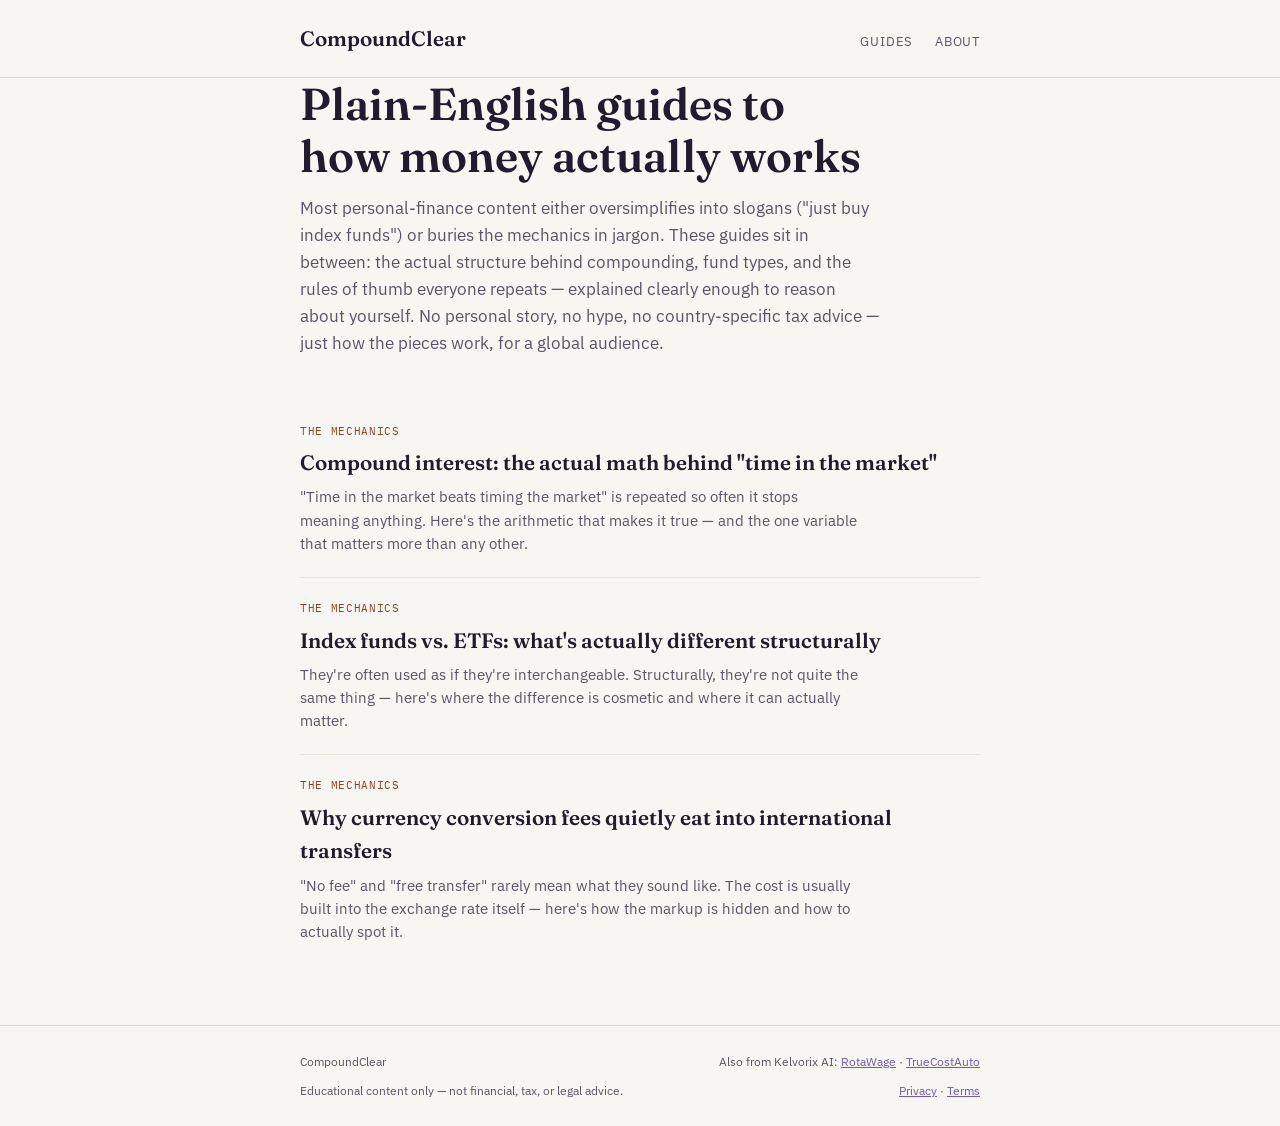
==== index.html @ b17f6b40 "Update index.html" ====
<!doctype html>
<html lang="en">
<head>
<!-- Auto Ads placeholder — replace ca-pub-0000000000000000 with the real AdSense publisher ID once the account exists -->
<script async src="https://pagead2.googlesyndication.com/pagead/js/adsbygoogle.js?client=ca-pub-6051499531677717" crossorigin="anonymous"></script>
<meta charset="utf-8">
<meta name="viewport" content="width=device-width, initial-scale=1">
<title>CompoundClear — plain-English guides to how money actually works</title>
<meta name="description" content="Plain-English explainers on compound interest, index funds vs ETFs, currency fees, and the math behind common money rules — no hype, no jargon, just the mechanics.">
<link rel="canonical" href="https://kelvorixai.github.io/compound-clear/">
<meta property="og:title" content="CompoundClear — plain-English guides to how money actually works">
<meta property="og:description" content="Plain-English explainers on compound interest, index funds vs ETFs, currency fees, and the math behind common money rules.">
<meta property="og:type" content="website">
<meta property="og:url" content="https://kelvorixai.github.io/compound-clear/">
<link rel="preconnect" href="https://fonts.googleapis.com">
<link rel="preconnect" href="https://fonts.gstatic.com" crossorigin>
<link href="https://fonts.googleapis.com/css2?family=Fraunces:opsz,wght@9..144,500;9..144,600&family=IBM+Plex+Sans:wght@400;500;600&family=IBM+Plex+Mono:wght@400;500&display=swap" rel="stylesheet">
<link rel="stylesheet" href="style.css">
</head>
<body>

<header class="site">
  <div class="wrap">
    <a class="brand" href="index.html">CompoundClear</a>
    <nav class="site">
      <a href="index.html">Guides</a>
      <a href="about.html">About</a>
    </nav>
  </div>
</header>

<main class="wrap">
  <div class="hero">
    <h1>Plain-English guides to how money actually works</h1>
    <p>Most personal-finance content either oversimplifies into slogans ("just buy index funds") or buries the mechanics in jargon. These guides sit in between: the actual structure behind compounding, fund types, and the rules of thumb everyone repeats — explained clearly enough to reason about yourself. No personal story, no hype, no country-specific tax advice — just how the pieces work, for a global audience.</p>
  </div>

  <div class="post-list">

    <div class="post-card">
      <span class="tag">The Mechanics</span>
      <a class="title" href="articles/compound-interest-time-in-the-market.html">Compound interest: the actual math behind "time in the market"</a>
      <p>"Time in the market beats timing the market" is repeated so often it stops meaning anything. Here's the arithmetic that makes it true — and the one variable that matters more than any other.</p>
    </div>

    <div class="post-card">
      <span class="tag">The Mechanics</span>
      <a class="title" href="articles/index-funds-vs-etfs-explained.html">Index funds vs. ETFs: what's actually different structurally</a>
      <p>They're often used as if they're interchangeable. Structurally, they're not quite the same thing — here's where the difference is cosmetic and where it can actually matter.</p>
    </div>

    <div class="post-card">
      <span class="tag">The Mechanics</span>
      <a class="title" href="articles/currency-conversion-fees-hidden-markup.html">Why currency conversion fees quietly eat into international transfers</a>
      <p>"No fee" and "free transfer" rarely mean what they sound like. The cost is usually built into the exchange rate itself — here's how the markup is hidden and how to actually spot it.</p>
    </div>

  </div>
</main>

<footer class="site">
  <div class="wrap">
    <span>CompoundClear</span>
    <span>Also from Kelvorix AI: <a href="https://kelvorixai.github.io/">RotaWage</a> · <a href="https://kelvorixai.github.io/truecostauto/">TrueCostAuto</a></span>
    <span>Educational content only — not financial, tax, or legal advice.</span>
    <span><a href="privacy.html">Privacy</a> · <a href="terms.html">Terms</a></span>
  </div>
</footer>

</body>
</html>
---- style.css ----
:root{
  --ink:#211b2e;
  --ink-soft:#5b5468;
  --paper:#f8f6f2;
  --paper-raised:#efe9e0;
  --brass:#b5542f;
  --brass-strong:#943f1f;
  --teal:#5b3fa0;
  --teal-soft:#7358b8;
  --line:#ddd6cb;
  --line-soft:#eae4d9;
}
@media (prefers-color-scheme: dark){
  :root{
    --ink:#efeaf5;
    --ink-soft:#b4acc4;
    --paper:#171320;
    --paper-raised:#221c2e;
    --brass:#e08a5c;
    --brass-strong:#f0a378;
    --teal:#a58ee0;
    --teal-soft:#8f75d0;
    --line:#332b42;
    --line-soft:#251f30;
  }
}
*{box-sizing:border-box;}
html{ text-size-adjust:100%; }
body{
  margin:0;
  background:var(--paper);
  color:var(--ink);
  font-family:"IBM Plex Sans", ui-sans-serif, system-ui, sans-serif;
  line-height:1.6;
}
a{ color:var(--teal-soft); }
h1,h2,h3{ font-family:"Fraunces", Georgia, serif; font-weight:600; text-wrap:balance; line-height:1.15; }
.wrap{ max-width:720px; margin:0 auto; padding:0 20px; }

header.site{ border-bottom:1px solid var(--line); padding-block:22px; }
header.site .wrap{ display:flex; align-items:baseline; justify-content:space-between; flex-wrap:wrap; gap:10px; }
.brand{ font-family:"Fraunces", serif; font-weight:600; font-size:1.3rem; text-decoration:none; color:var(--ink); }
nav.site a{ font-size:13px; text-transform:uppercase; letter-spacing:.06em; color:var(--ink-soft); text-decoration:none; margin-left:18px; }
nav.site a:hover{ color:var(--teal-soft); }

main{ padding-block:48px; }

.hero h1{ font-size:clamp(2rem,5vw,2.8rem); margin:0 0 14px; }
.hero p{ color:var(--ink-soft); max-width:58ch; font-size:1.05rem; margin:0; }

.post-list{ margin-top:44px; display:flex; flex-direction:column; }
.post-card{ padding-block:22px; border-top:1px solid var(--line-soft); display:flex; flex-direction:column; gap:6px; }
.post-card:first-child{ border-top:none; }
.post-card .tag{ font-family:"IBM Plex Mono", monospace; font-size:11px; text-transform:uppercase; letter-spacing:.06em; color:var(--brass-strong); }
.post-card a.title{ font-family:"Fraunces", serif; font-size:1.3rem; font-weight:600; color:var(--ink); text-decoration:none; }
.post-card a.title:hover{ color:var(--teal-soft); }
.post-card p{ margin:0; color:var(--ink-soft); font-size:14.5px; max-width:62ch; }

article.post header.meta{ margin-bottom:8px; }
article.post .tag{ font-family:"IBM Plex Mono", monospace; font-size:11px; text-transform:uppercase; letter-spacing:.06em; color:var(--brass-strong); }
article.post h1{ font-size:clamp(1.8rem,4.5vw,2.5rem); margin:10px 0 8px; }
article.post .dek{ color:var(--ink-soft); font-size:1.05rem; max-width:60ch; margin:0 0 34px; }
article.post .content{ max-width:68ch; font-size:16px; }
article.post .content h2{ font-size:1.3rem; margin:36px 0 12px; }
article.post .content p{ margin:0 0 18px; }
article.post .content ul,article.post .content ol{ margin:0 0 18px; padding-left:22px; }
article.post .content li{ margin-bottom:8px; }
article.post .content table{ width:100%; border-collapse:collapse; margin:0 0 24px; font-size:14.5px; }
article.post .content th{ text-align:left; font-size:11px; text-transform:uppercase; letter-spacing:.05em; color:var(--ink-soft); font-weight:500; padding:0 12px 8px 0; border-bottom:1px solid var(--line); }
article.post .content td{ padding:10px 12px 10px 0; border-bottom:1px solid var(--line-soft); vertical-align:top; }

.disclaimer{ margin-top:40px; padding:16px 18px; background:var(--paper-raised); border-left:3px solid var(--brass); font-size:13px; color:var(--ink-soft); }

footer.site{ border-top:1px solid var(--line); margin-top:60px; padding-block:26px; }
footer.site .wrap{ display:flex; justify-content:space-between; flex-wrap:wrap; gap:10px; font-size:12px; color:var(--ink-soft); }

@media (max-width:480px){
  nav.site a{ margin-left:12px; }
}
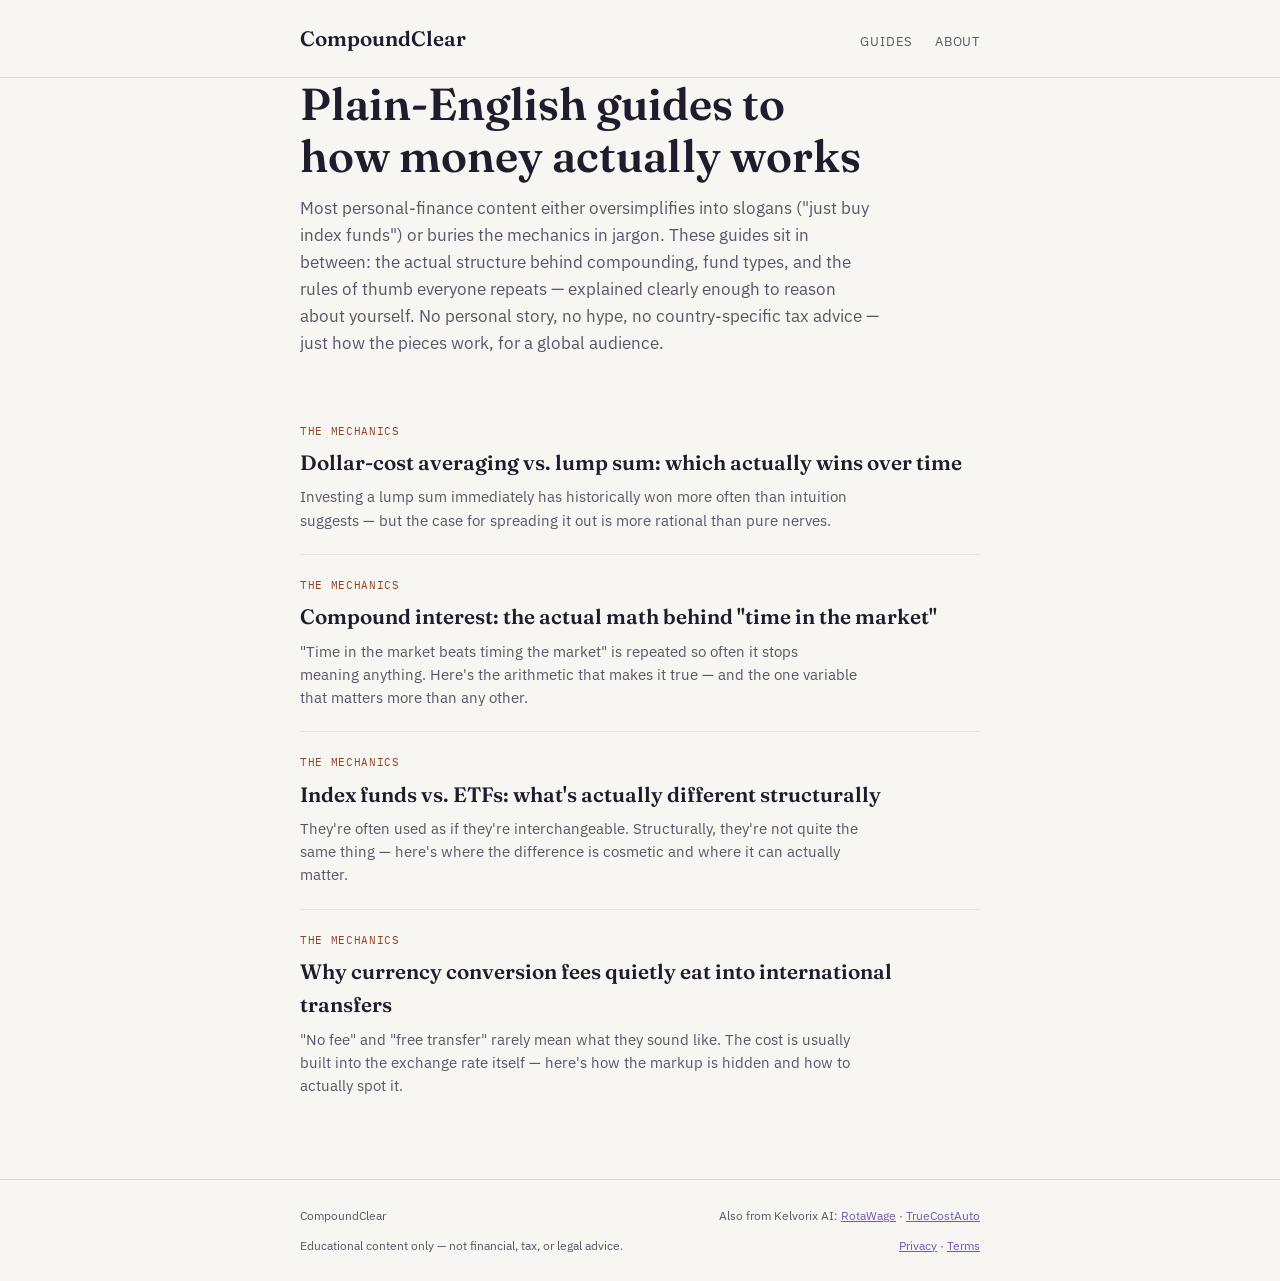
==== commit 51257973: "Update index.html" ====
--- a/index.html
+++ b/index.html
@@ -1,7 +1,6 @@
 <!doctype html>
 <html lang="en">
 <head>
-<!-- Auto Ads placeholder — replace ca-pub-0000000000000000 with the real AdSense publisher ID once the account exists -->
 <script async src="https://pagead2.googlesyndication.com/pagead/js/adsbygoogle.js?client=ca-pub-6051499531677717" crossorigin="anonymous"></script>
 <meta charset="utf-8">
 <meta name="viewport" content="width=device-width, initial-scale=1">
@@ -39,6 +38,12 @@
 
     <div class="post-card">
       <span class="tag">The Mechanics</span>
+      <a class="title" href="articles/dollar-cost-averaging-vs-lump-sum.html">Dollar-cost averaging vs. lump sum: which actually wins over time</a>
+      <p>Investing a lump sum immediately has historically won more often than intuition suggests — but the case for spreading it out is more rational than pure nerves.</p>
+    </div>
+
+    <div class="post-card">
+      <span class="tag">The Mechanics</span>
       <a class="title" href="articles/compound-interest-time-in-the-market.html">Compound interest: the actual math behind "time in the market"</a>
       <p>"Time in the market beats timing the market" is repeated so often it stops meaning anything. Here's the arithmetic that makes it true — and the one variable that matters more than any other.</p>
     </div>
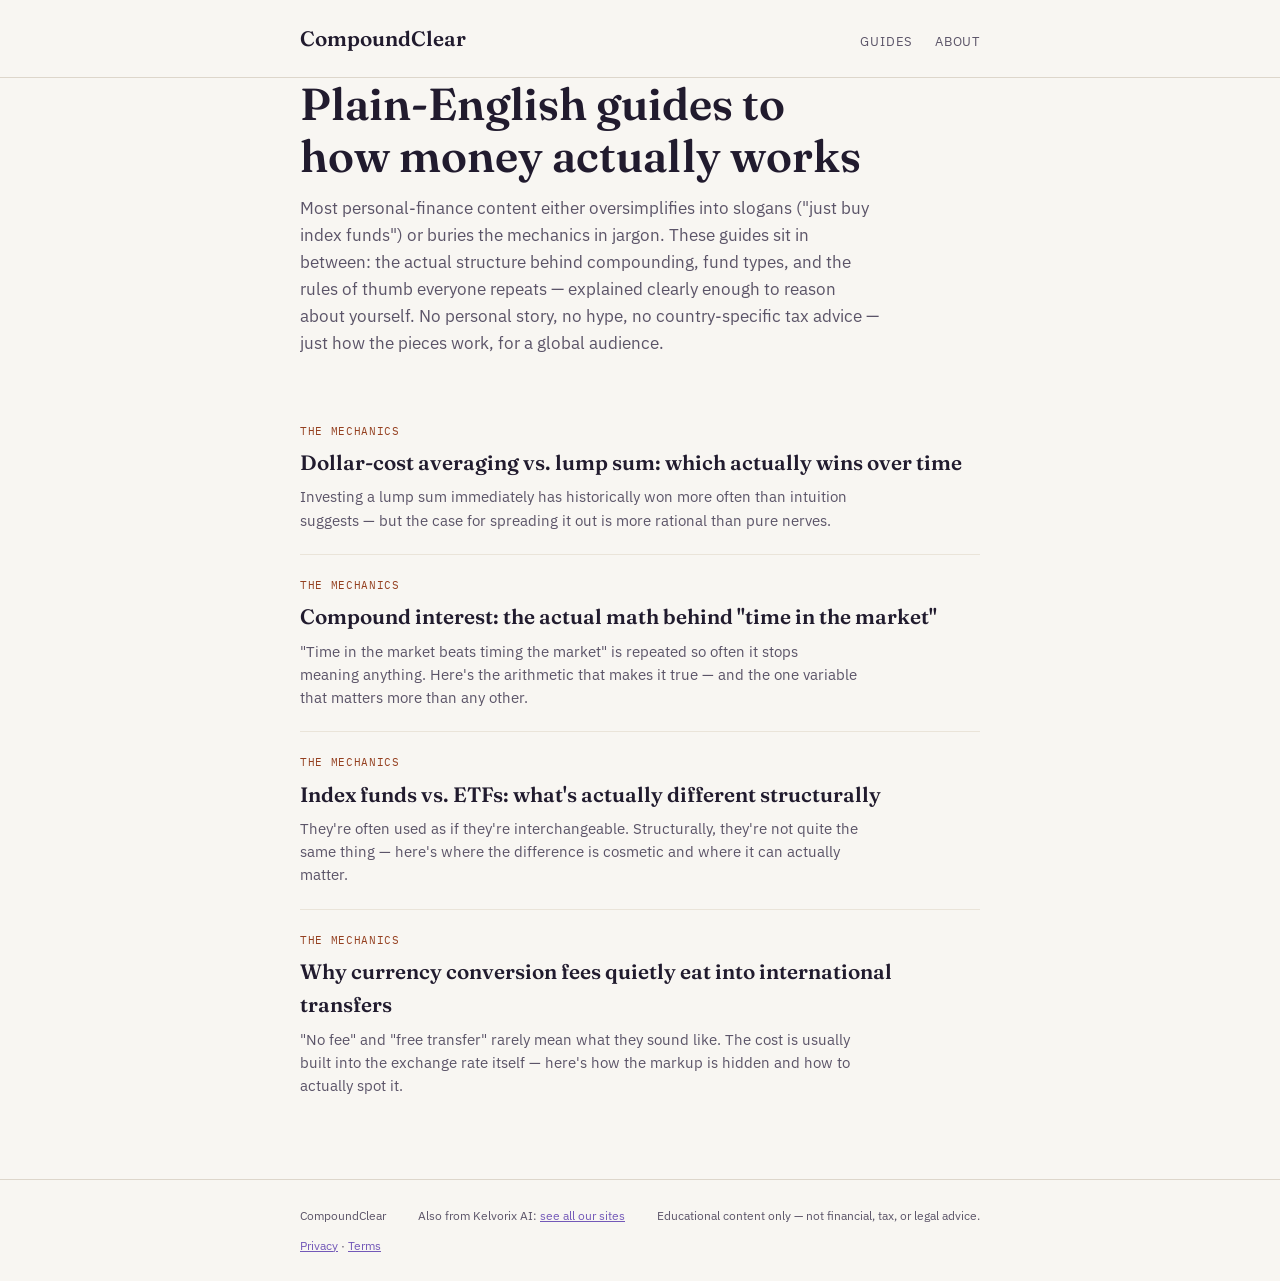
==== commit 8d739175: "Update index.html" ====
--- a/index.html
+++ b/index.html
@@ -66,7 +66,7 @@
 <footer class="site">
   <div class="wrap">
     <span>CompoundClear</span>
-    <span>Also from Kelvorix AI: <a href="https://kelvorixai.github.io/">RotaWage</a> · <a href="https://kelvorixai.github.io/truecostauto/">TrueCostAuto</a></span>
+    <span>Also from Kelvorix AI: <a href="https://kelvorixai.github.io/">see all our sites</a></span>
     <span>Educational content only — not financial, tax, or legal advice.</span>
     <span><a href="privacy.html">Privacy</a> · <a href="terms.html">Terms</a></span>
   </div>
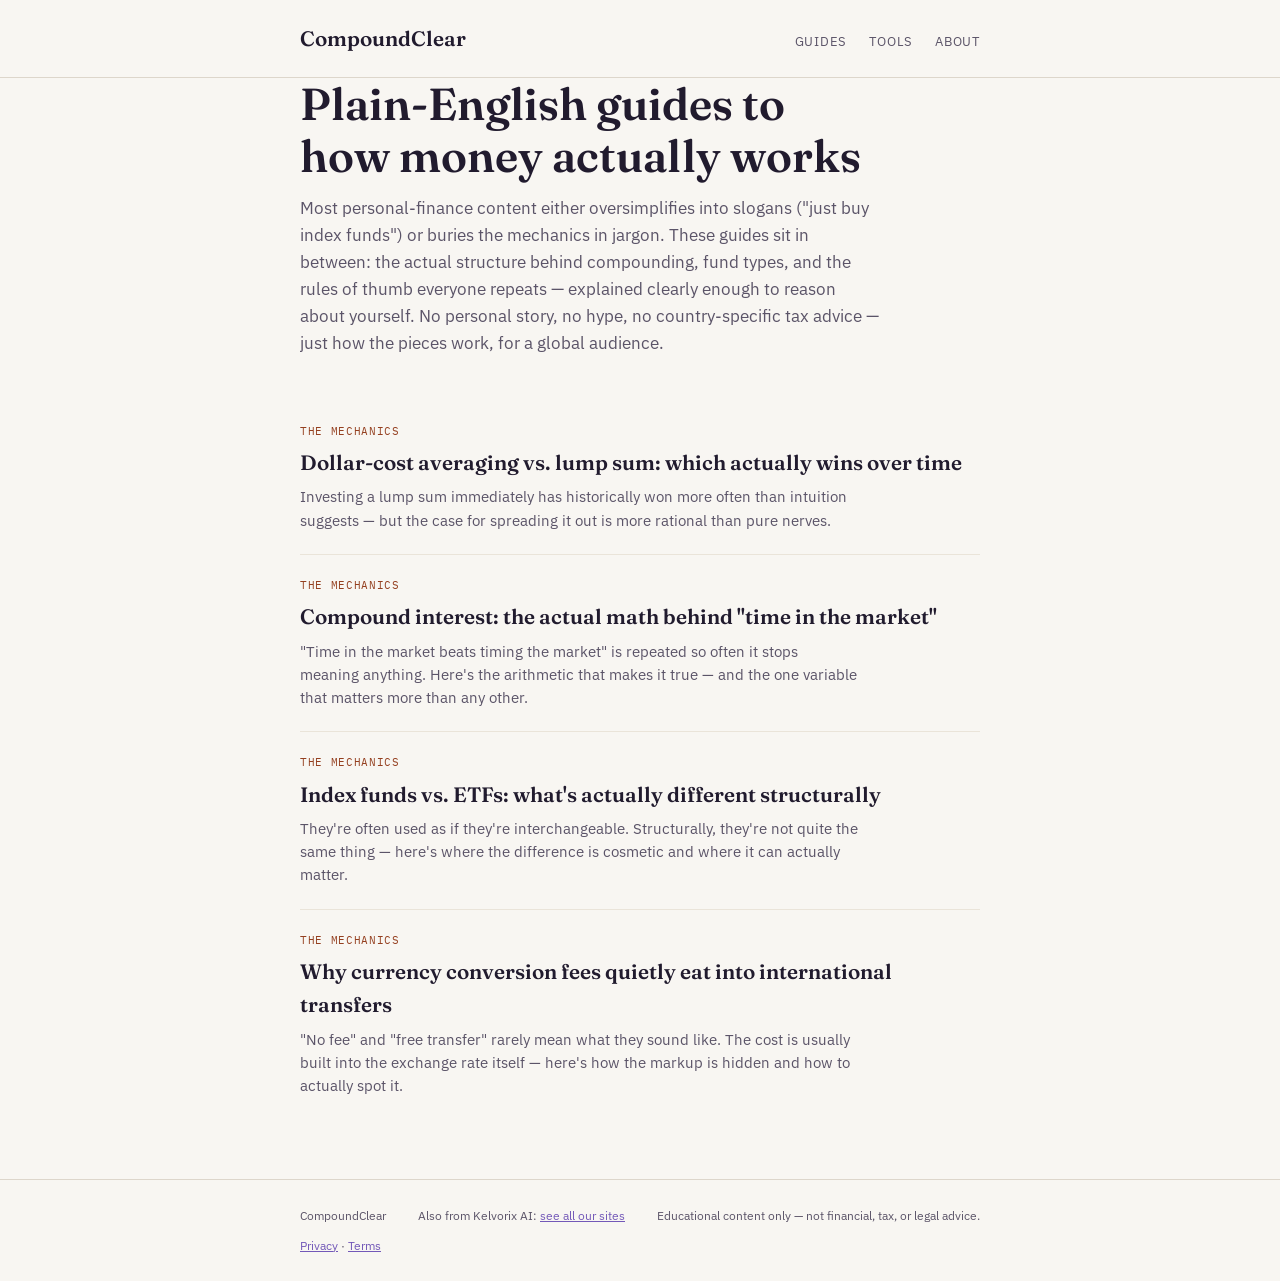
==== commit 296ad8b0: "Update index.html" ====
--- a/index.html
+++ b/index.html
@@ -23,6 +23,7 @@
     <a class="brand" href="index.html">CompoundClear</a>
     <nav class="site">
       <a href="index.html">Guides</a>
+      <a href="tools/index.html">Tools</a>
       <a href="about.html">About</a>
     </nav>
   </div>
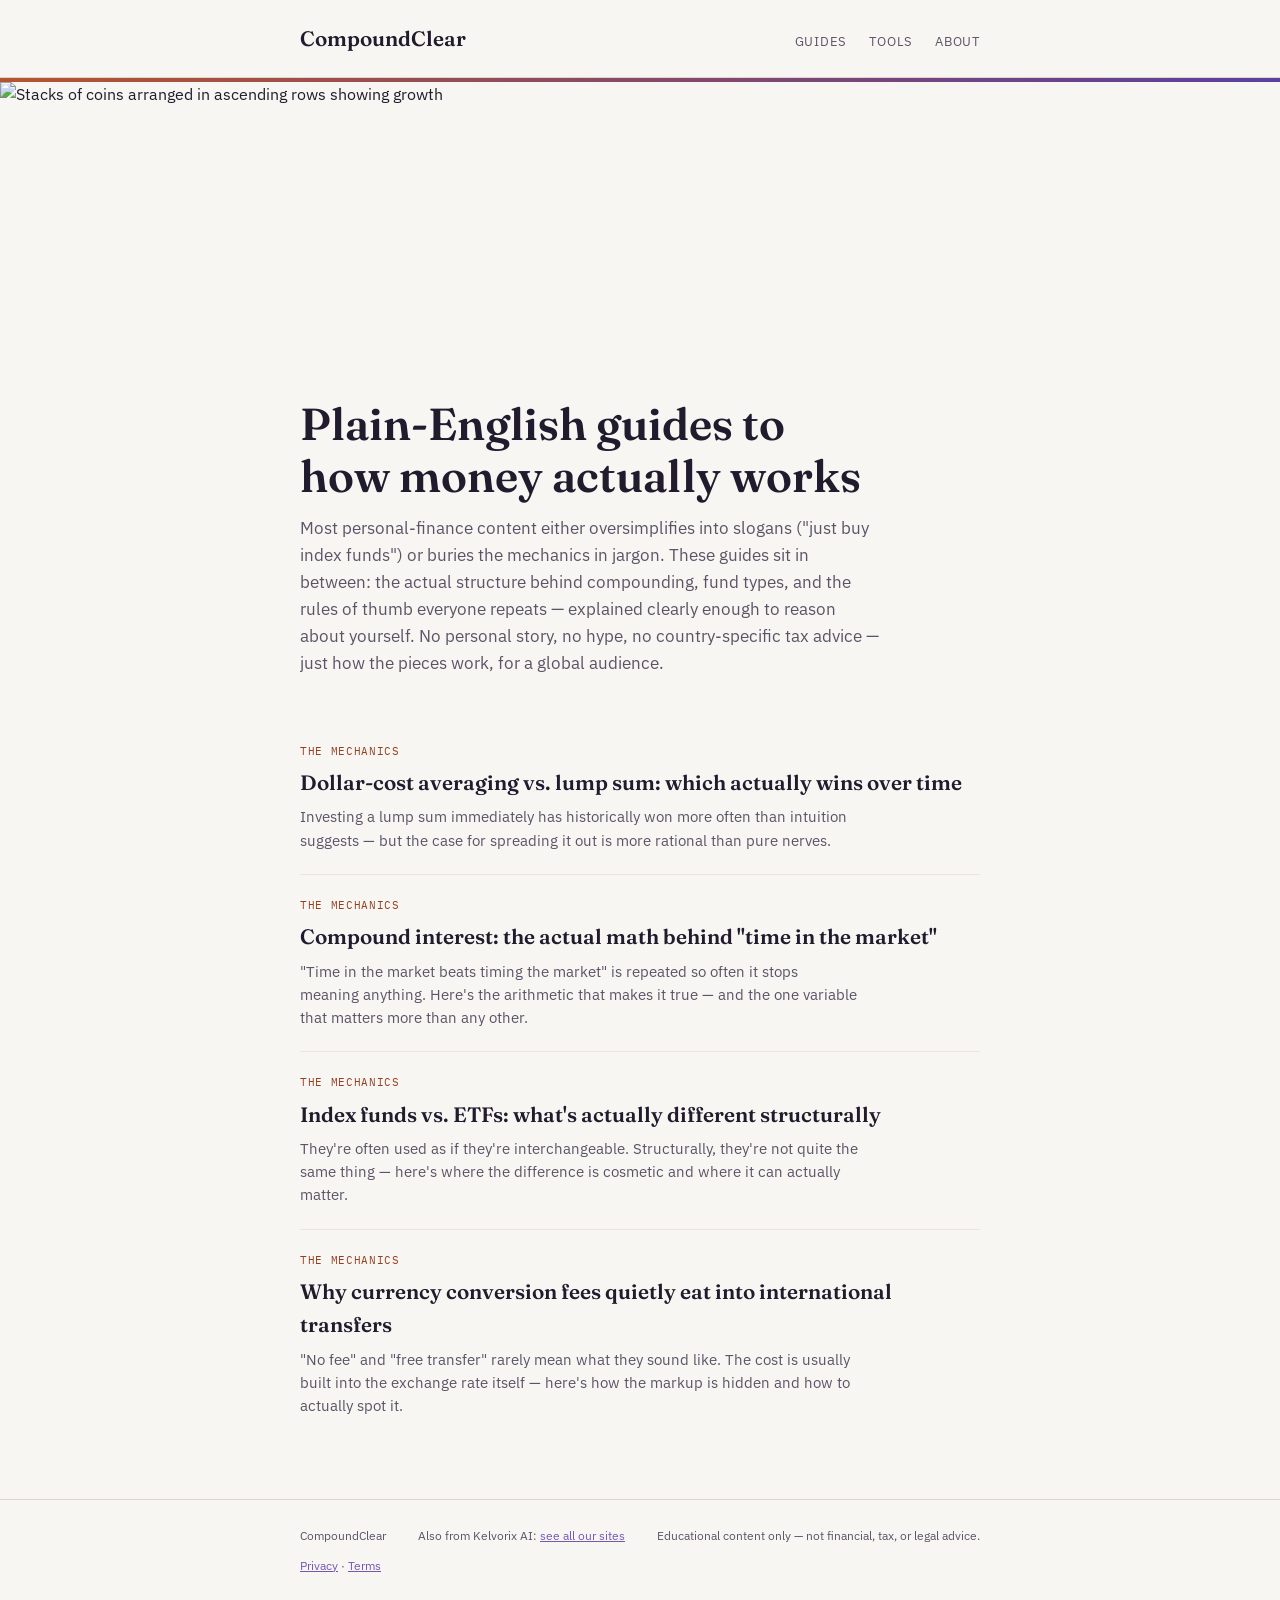
==== commit 23969725: "Add hero photo banner to homepage" ====
--- a/index.html
+++ b/index.html
@@ -15,6 +15,33 @@
 <link rel="preconnect" href="https://fonts.gstatic.com" crossorigin>
 <link href="https://fonts.googleapis.com/css2?family=Fraunces:opsz,wght@9..144,500;9..144,600&family=IBM+Plex+Sans:wght@400;500;600&family=IBM+Plex+Mono:wght@400;500&display=swap" rel="stylesheet">
 <link rel="stylesheet" href="style.css">
+<style>
+  .hero-photo{
+    position:relative;
+    width:100vw;
+    margin-left:calc(50% - 50vw);
+    height:320px;
+    overflow:hidden;
+  }
+  .hero-photo-bar{
+    height:4px;
+    background:linear-gradient(90deg, var(--brass), var(--teal));
+  }
+  .hero-photo img{
+    width:100%; height:100%;
+    object-fit:cover;
+    display:block;
+  }
+  .hero-photo::after{
+    content:"";
+    position:absolute; left:0; right:0; bottom:0; height:65%;
+    background:linear-gradient(to bottom, transparent, var(--paper));
+    pointer-events:none;
+  }
+  @media (max-width:600px){
+    .hero-photo{ height:200px; }
+  }
+</style>
 </head>
 <body>
 
@@ -28,6 +55,10 @@
     </nav>
   </div>
 </header>
+<div class="hero-photo">
+  <div class="hero-photo-bar"></div>
+  <img src="https://images.unsplash.com/photo-1633158829585-23ba8f7c8caf?auto=format&fit=crop&w=1600&q=70" alt="Stacks of coins arranged in ascending rows showing growth" loading="eager">
+</div>
 
 <main class="wrap">
   <div class="hero">
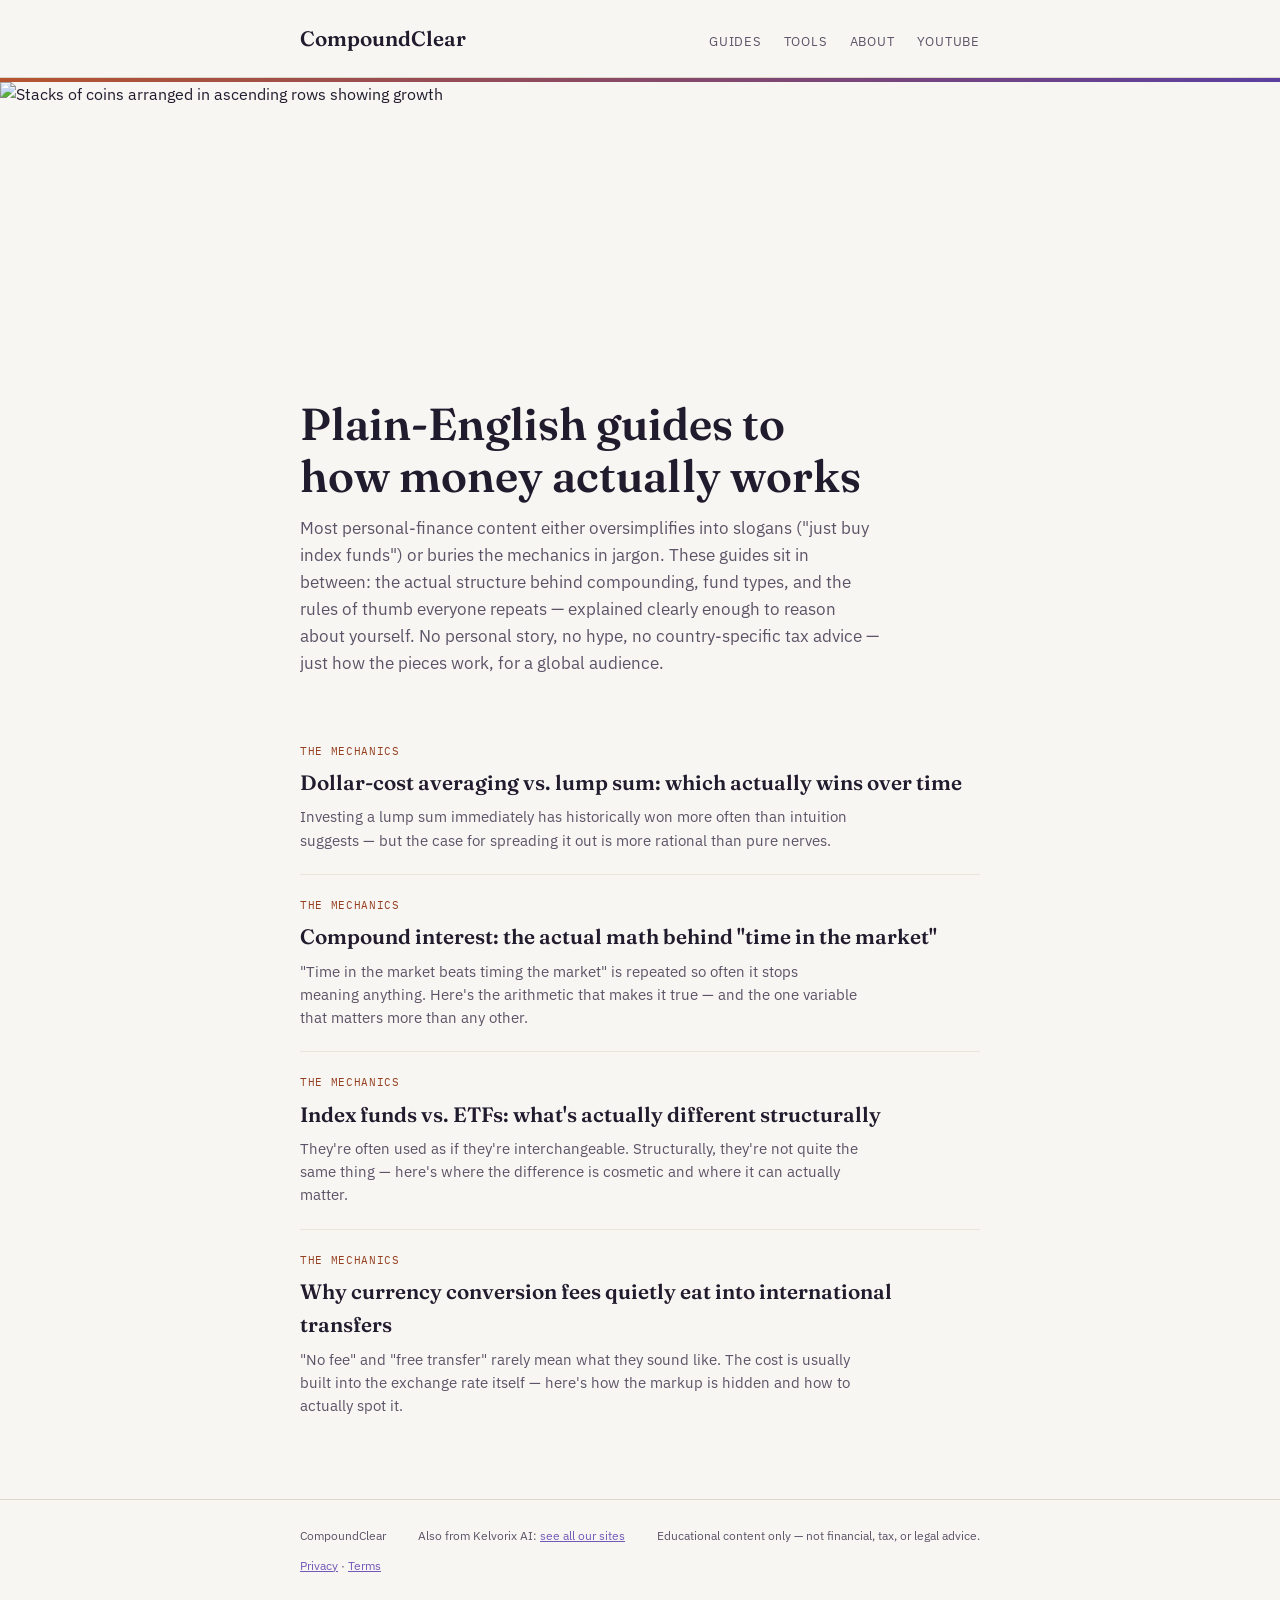
==== commit b60ca036: "Update index.html" ====
--- a/index.html
+++ b/index.html
@@ -52,6 +52,7 @@
       <a href="index.html">Guides</a>
       <a href="tools/index.html">Tools</a>
       <a href="about.html">About</a>
+      <a href="https://www.youtube.com/@CompoundClear" target="_blank" rel="noopener">YouTube</a>
     </nav>
   </div>
 </header>
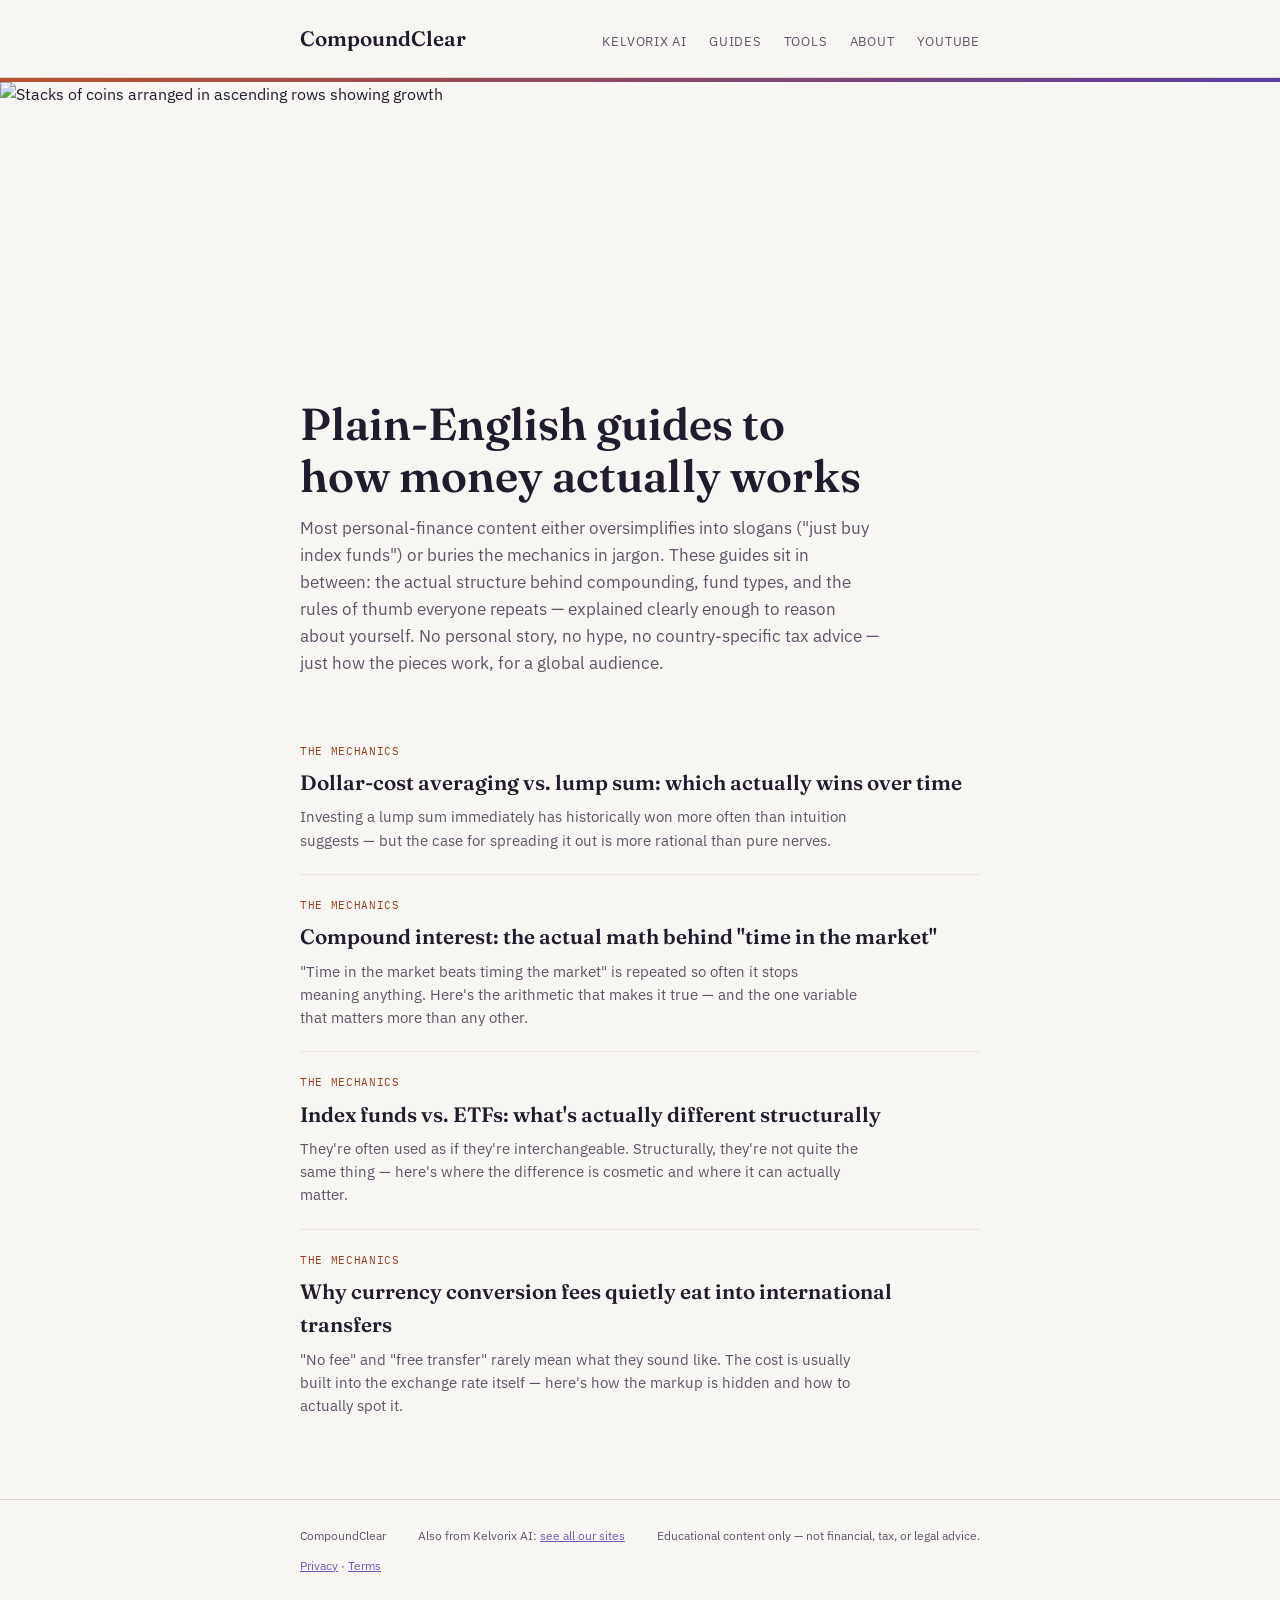
==== commit ecc6e10d: "Add Kelvorix AI nav link back to the hub on every page" ====
--- a/index.html
+++ b/index.html
@@ -49,6 +49,7 @@
   <div class="wrap">
     <a class="brand" href="index.html">CompoundClear</a>
     <nav class="site">
+      <a href="https://kelvorixai.github.io/">Kelvorix AI</a>
       <a href="index.html">Guides</a>
       <a href="tools/index.html">Tools</a>
       <a href="about.html">About</a>
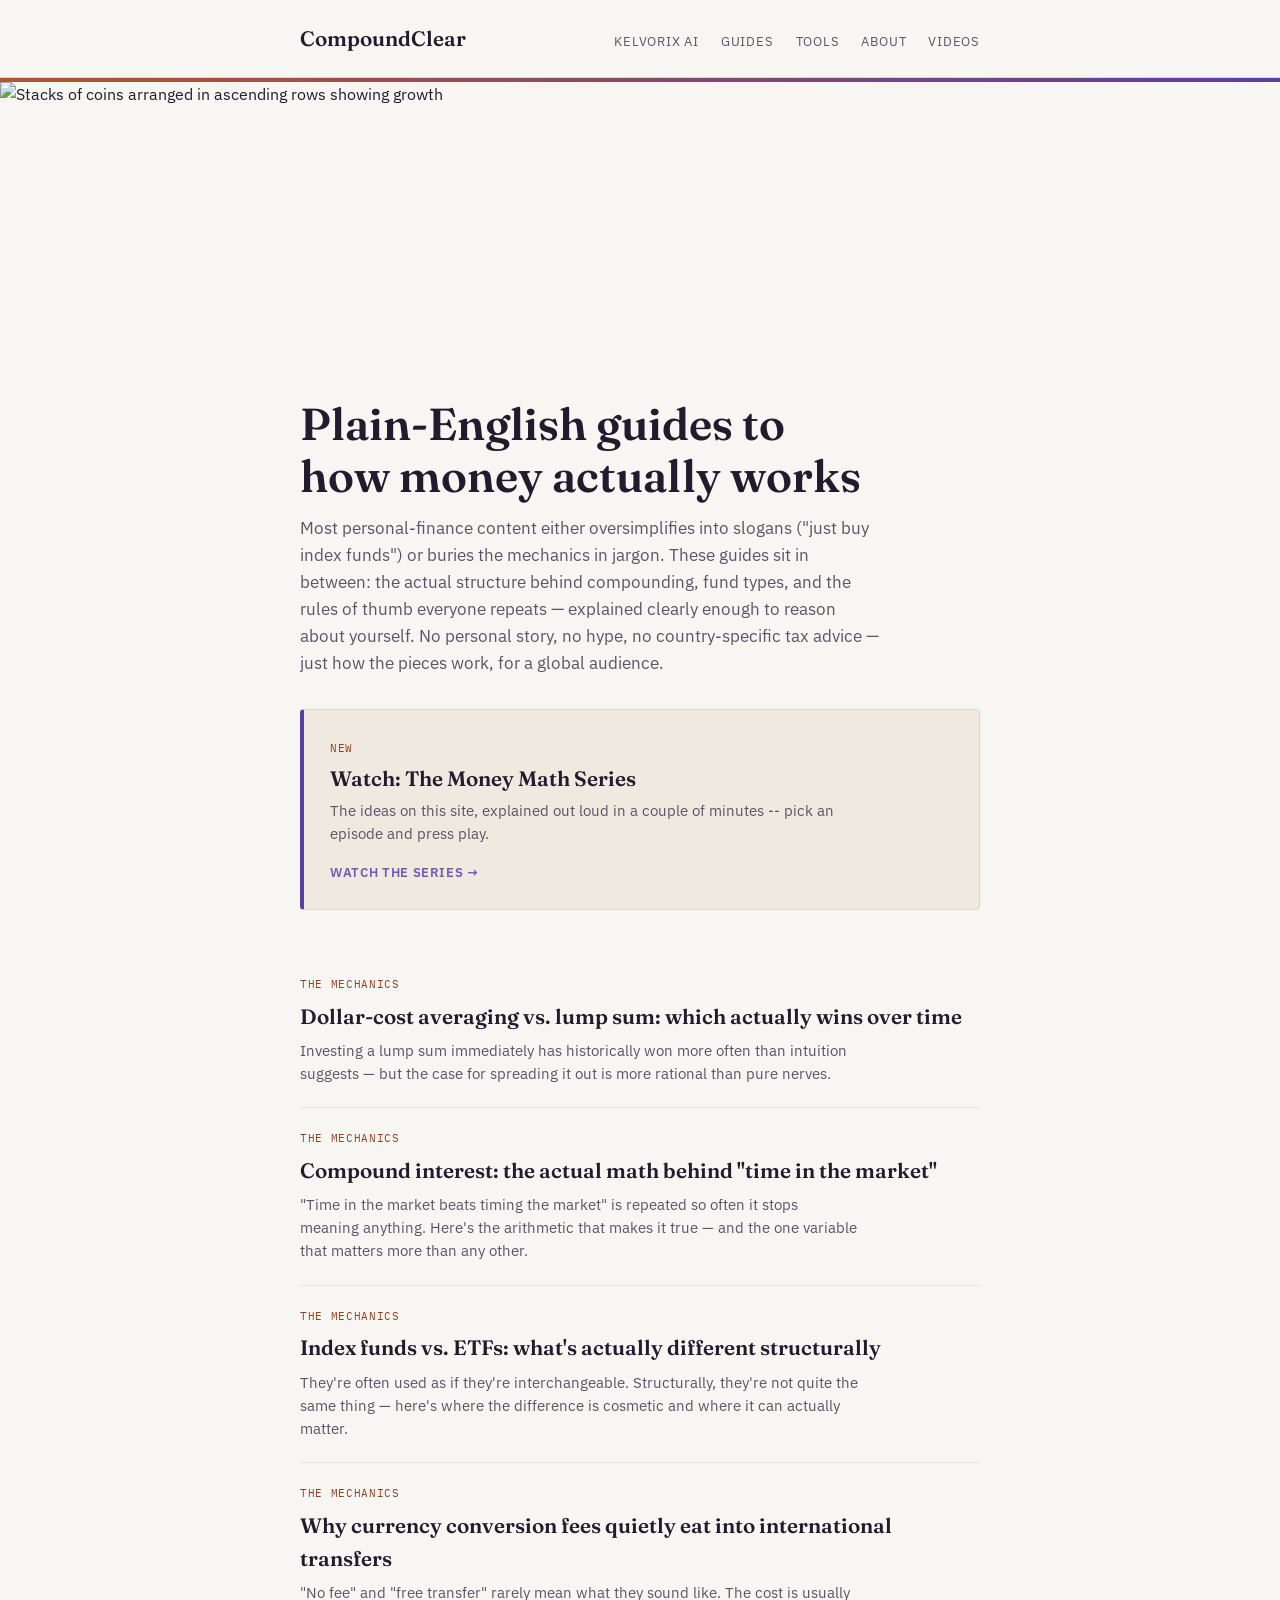
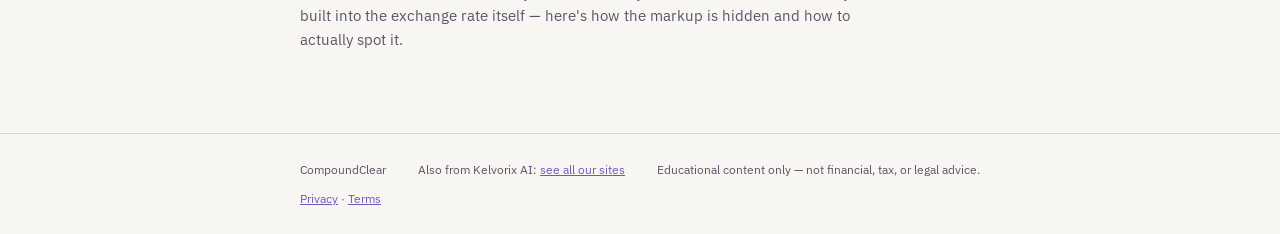
==== commit 43d376c8: "Add YouTube videos page and promote Money Math Series on site nav and homepage" ====
--- a/index.html
+++ b/index.html
@@ -53,7 +53,7 @@
       <a href="index.html">Guides</a>
       <a href="tools/index.html">Tools</a>
       <a href="about.html">About</a>
-      <a href="https://www.youtube.com/@CompoundClear" target="_blank" rel="noopener">YouTube</a>
+      <a href="/compound-clear/videos.html">Videos</a>
     </nav>
   </div>
 </header>
@@ -66,6 +66,13 @@
   <div class="hero">
     <h1>Plain-English guides to how money actually works</h1>
     <p>Most personal-finance content either oversimplifies into slogans ("just buy index funds") or buries the mechanics in jargon. These guides sit in between: the actual structure behind compounding, fund types, and the rules of thumb everyone repeats — explained clearly enough to reason about yourself. No personal story, no hype, no country-specific tax advice — just how the pieces work, for a global audience.</p>
+  </div>
+
+  <div style="margin:32px 0; padding:24px 26px; border:1px solid var(--line); border-left:4px solid var(--teal); background:var(--paper-raised); border-radius:4px;">
+    <span class="section-label" style="font-family:'IBM Plex Mono',monospace; font-size:11px; text-transform:uppercase; letter-spacing:.06em; color:var(--brass-strong);">New</span>
+    <h2 style="margin:8px 0 8px; font-size:1.3rem;">Watch: The Money Math Series</h2>
+    <p style="margin:0 0 14px; color:var(--ink-soft); font-size:14.5px; max-width:62ch;">The ideas on this site, explained out loud in a couple of minutes -- pick an episode and press play.</p>
+    <a href="videos.html" style="font-size:13px; text-transform:uppercase; letter-spacing:.05em; color:var(--teal-soft); text-decoration:none; font-weight:600;">Watch the series &rarr;</a>
   </div>
 
   <div class="post-list">
